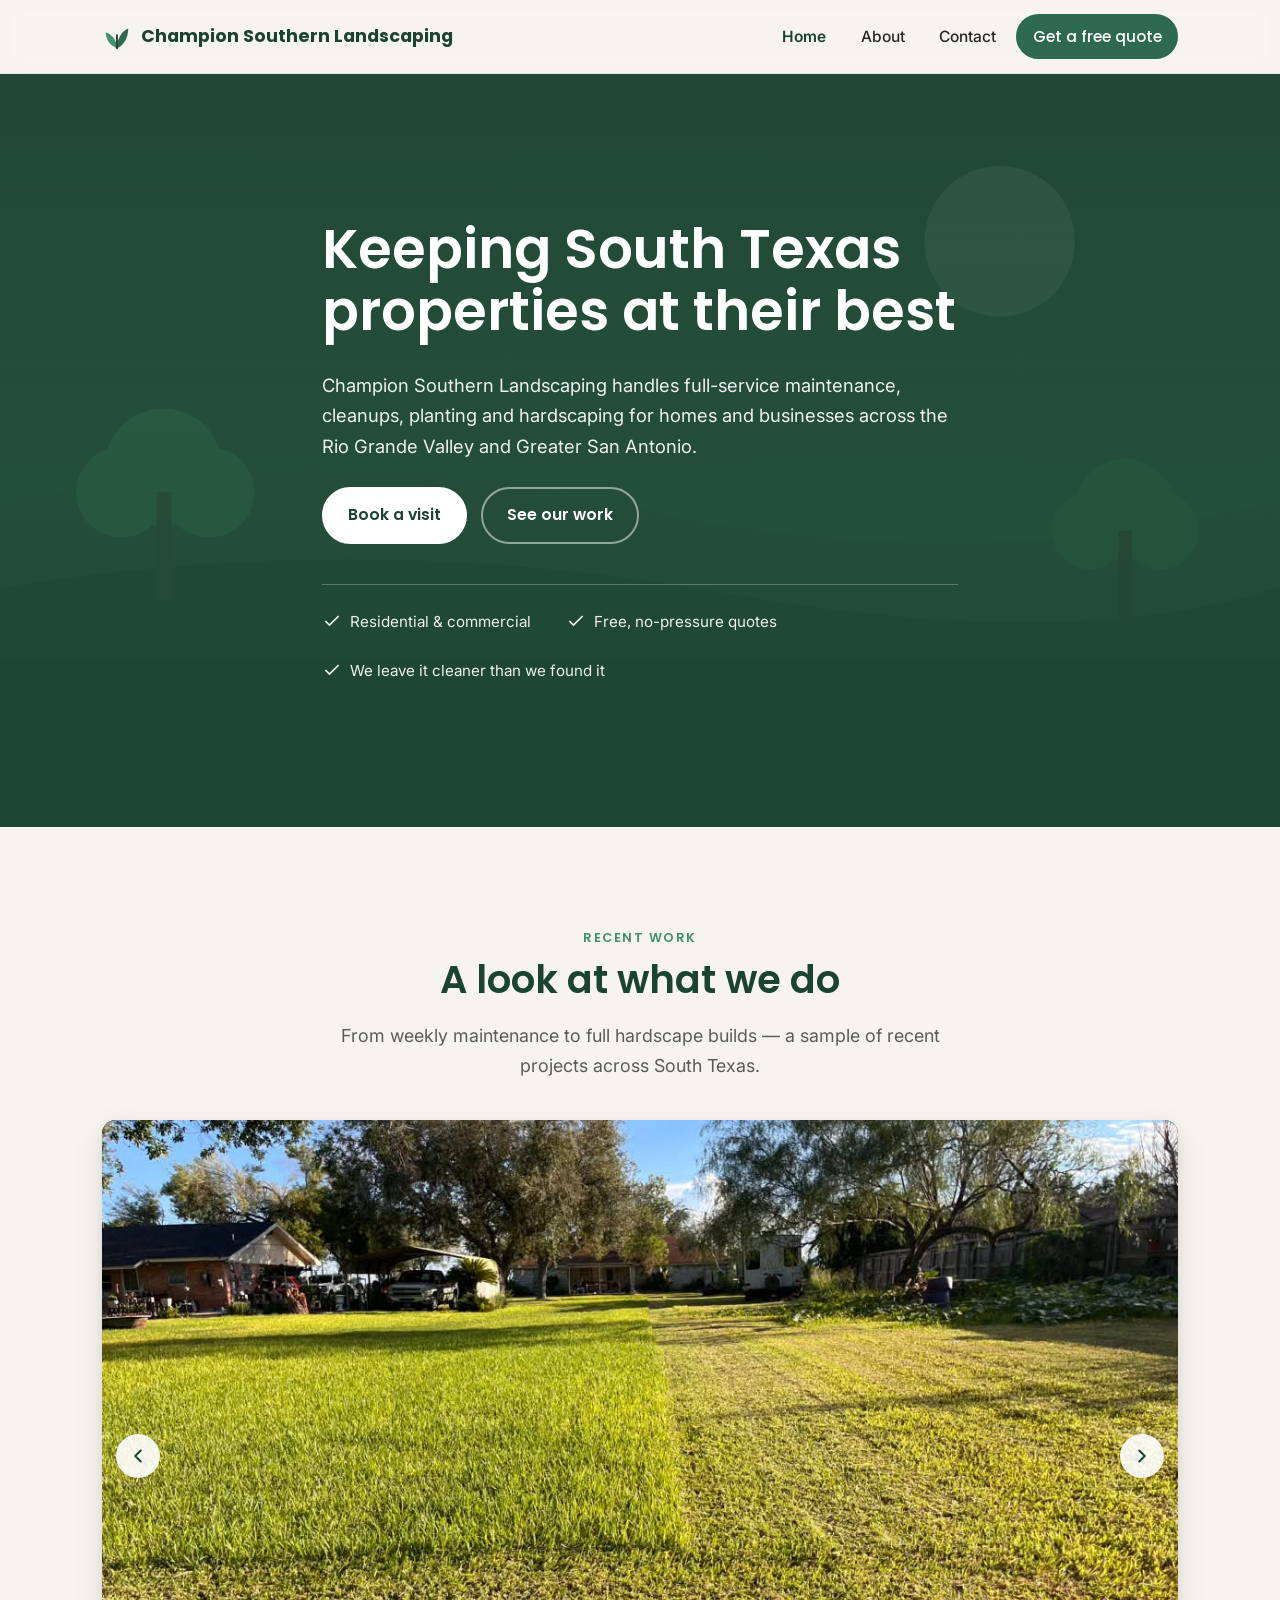
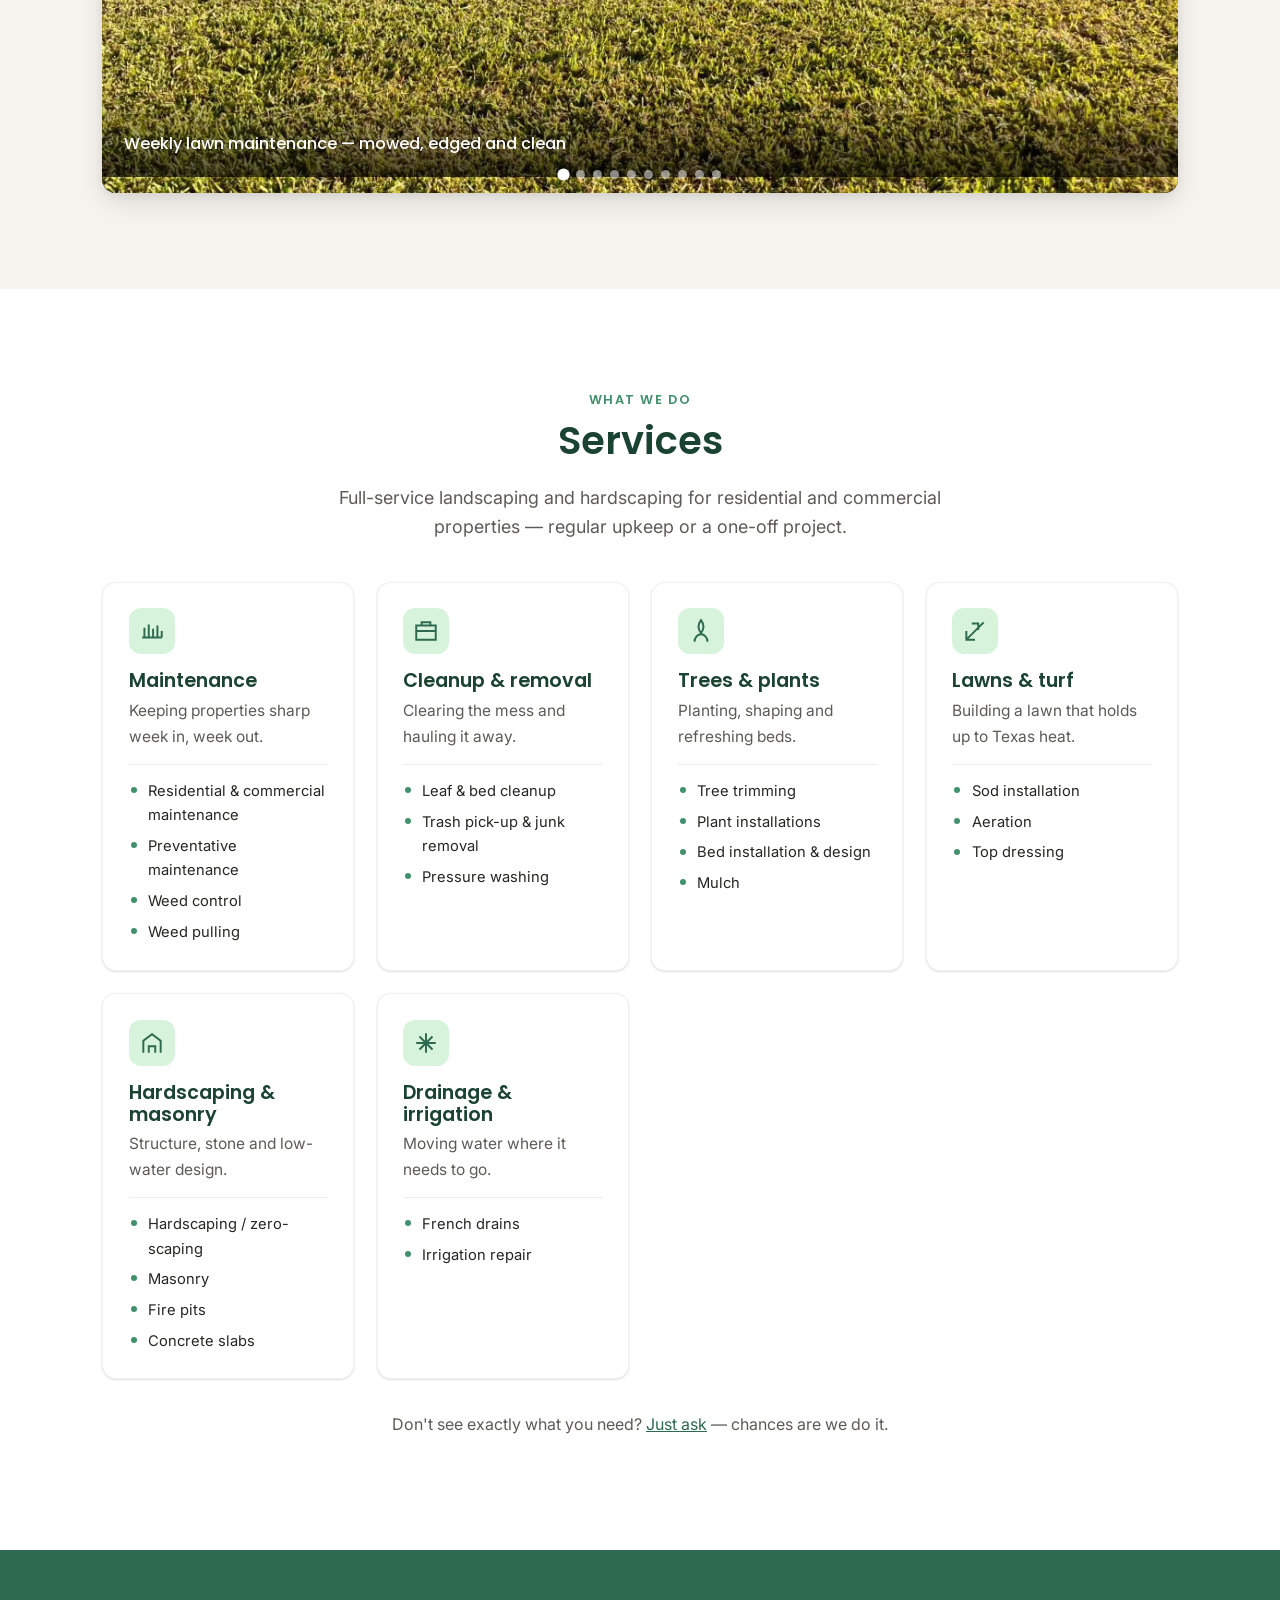
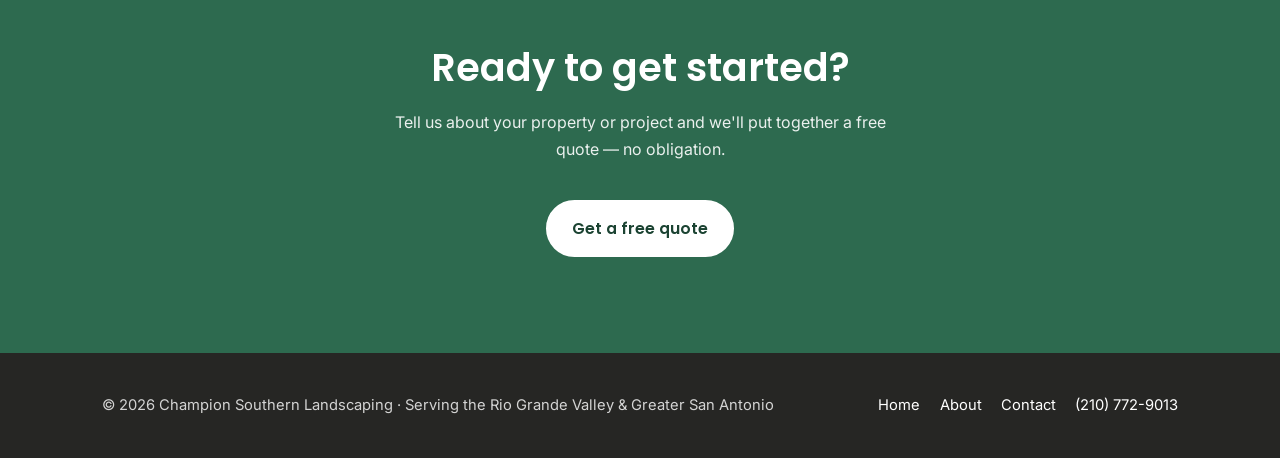
==== index.html @ b932966b "Initial site: Champion Southern Landscaping Static three-page marketing site (home with work carouse" ====
<!DOCTYPE html>
<html lang="en">
<head>
  <meta charset="UTF-8" />
  <meta name="viewport" content="width=device-width, initial-scale=1" />
  <title>Champion Southern Landscaping — Maintenance, cleanups &amp; hardscaping in South Texas</title>
  <meta name="description" content="Champion Southern Landscaping provides full-service landscape maintenance, cleanups, planting, hardscaping and irrigation for homes and businesses across the Rio Grande Valley and Greater San Antonio. Free quotes." />

  <link rel="icon" href="images/favicon.svg" type="image/svg+xml" />
  <link rel="preconnect" href="https://fonts.googleapis.com" />
  <link rel="preconnect" href="https://fonts.gstatic.com" crossorigin />
  <link href="https://fonts.googleapis.com/css2?family=Inter:wght@400;500;600&family=Poppins:wght@500;600;700&display=swap" rel="stylesheet" />
  <link rel="stylesheet" href="css/style.css?v=5" />
</head>
<body>
  <a class="skip-link" href="#main">Skip to content</a>

  <!-- ============ HEADER ============ -->
  <header class="site-header">
    <div class="container nav">
      <a class="brand" href="index.html">
        <svg viewBox="0 0 32 32" fill="none" aria-hidden="true">
          <path d="M16 29C16 20 10 14 4 12c0 9 6 15 12 17Z" fill="#40916c"/>
          <path d="M16 29c0-11 6-19 12-21 0 11-6 19-12 21Z" fill="#2d6a4f"/>
          <path d="M16 29V15" stroke="#1b4332" stroke-width="2" stroke-linecap="round"/>
        </svg>
        Champion Southern Landscaping
      </a>

      <button class="nav__toggle" aria-label="Open menu" aria-expanded="false" aria-controls="nav-links">
        <svg viewBox="0 0 24 24" fill="none" stroke="currentColor" stroke-width="2" stroke-linecap="round">
          <path d="M4 7h16M4 12h16M4 17h16"/>
        </svg>
      </button>

      <ul class="nav__links" id="nav-links">
        <li><a href="index.html" class="is-active">Home</a></li>
        <li><a href="about.html">About</a></li>
        <li><a href="contact.html">Contact</a></li>
        <li><a href="contact.html" class="btn">Get a free quote</a></li>
      </ul>
    </div>
  </header>

  <main id="main">
    <!-- ============ HERO ============ -->
    <section class="hero">
      <img class="hero__bg" src="images/hero.svg" alt="" />
      <div class="container hero__inner">
        <h1>Keeping South Texas properties at their best</h1>
        <p>Champion Southern Landscaping handles full-service maintenance, cleanups, planting and hardscaping for homes and businesses across the Rio Grande Valley and Greater San Antonio.</p>
        <div class="hero__actions">
          <a href="contact.html" class="btn btn--light">Book a visit</a>
          <a href="#work" class="btn btn--ghost" style="color:#fff;border-color:rgba(255,255,255,.5)">See our work</a>
        </div>
        <div class="hero__strip">
          <span>
            <svg viewBox="0 0 24 24" fill="none" stroke="currentColor" stroke-width="2"><path d="M20 6 9 17l-5-5"/></svg>
            Residential &amp; commercial
          </span>
          <span>
            <svg viewBox="0 0 24 24" fill="none" stroke="currentColor" stroke-width="2"><path d="M20 6 9 17l-5-5"/></svg>
            Free, no-pressure quotes
          </span>
          <span>
            <svg viewBox="0 0 24 24" fill="none" stroke="currentColor" stroke-width="2"><path d="M20 6 9 17l-5-5"/></svg>
            We leave it cleaner than we found it
          </span>
        </div>
      </div>
    </section>

    <!-- ============ WORK CAROUSEL ============ -->
    <section class="section" id="work">
      <div class="container">
        <div class="section__head center">
          <span class="eyebrow">Recent work</span>
          <h2>A look at what we do</h2>
          <p class="lead">From weekly maintenance to full hardscape builds — a sample of recent projects across South Texas.</p>
        </div>

        <div class="carousel" data-carousel data-interval="5000" aria-roledescription="carousel" aria-label="Photos of recent landscaping work">
          <div class="carousel__track" data-carousel-track>
            <div class="carousel__slide" role="group" aria-roledescription="slide" aria-label="1 of 10">
              <img src="images/ls1.jpeg" alt="A large residential lawn freshly mown with clean mow lines." decoding="async" width="1179" height="884" />
              <p class="carousel__caption">Weekly lawn maintenance — mowed, edged and clean</p>
            </div>
            <div class="carousel__slide" role="group" aria-roledescription="slide" aria-label="2 of 10">
              <img data-src="images/ls2.jpeg" alt="A newly planted flower bed with fresh soil and a low border." decoding="async" width="1024" height="768" />
              <p class="carousel__caption">New planting bed with fresh soil and border</p>
            </div>
            <div class="carousel__slide" role="group" aria-roledescription="slide" aria-label="3 of 10">
              <img data-src="images/ls3.jpeg" alt="A mulched bed with a purple ground-cover border and natural stone edging." decoding="async" width="1024" height="768" />
              <p class="carousel__caption">Bed design with mulch and natural stone edging</p>
            </div>
            <div class="carousel__slide" role="group" aria-roledescription="slide" aria-label="4 of 10">
              <img data-src="images/ls4.jpeg" alt="Young shrubs in fresh mulch with a drought-tolerant purple border." decoding="async" width="1024" height="768" />
              <p class="carousel__caption">Fresh mulch and drought-tolerant border planting</p>
            </div>
            <div class="carousel__slide" role="group" aria-roledescription="slide" aria-label="5 of 10">
              <img data-src="images/ls5.jpeg" alt="A cleared and replanted border running alongside a driveway." decoding="async" width="1024" height="768" />
              <p class="carousel__caption">Driveway border — cleared, planted and mulched</p>
            </div>
            <div class="carousel__slide" role="group" aria-roledescription="slide" aria-label="6 of 10">
              <img data-src="images/ls6.jpeg" alt="A rock bed with yucca plants along a house foundation." decoding="async" width="1024" height="768" />
              <p class="carousel__caption">Zero-scaping with yucca and decorative rock</p>
            </div>
            <div class="carousel__slide" role="group" aria-roledescription="slide" aria-label="7 of 10">
              <img data-src="images/ls7.jpeg" alt="A full front-yard flower bed with a flagstone stepping-stone path." decoding="async" width="1024" height="768" />
              <p class="carousel__caption">Full flower-bed design with a flagstone path</p>
            </div>
            <div class="carousel__slide" role="group" aria-roledescription="slide" aria-label="8 of 10">
              <img data-src="images/ls8.jpeg" alt="A low-water rock bed with yuccas running along a walkway." decoding="async" width="1024" height="768" />
              <p class="carousel__caption">Low-water rock bed along the walkway</p>
            </div>
            <div class="carousel__slide" role="group" aria-roledescription="slide" aria-label="9 of 10">
              <img data-src="images/ls9.jpeg" alt="An established front bed in full bloom with a flagstone path and steel edging." decoding="async" width="1024" height="768" />
              <p class="carousel__caption">Established front bed in full seasonal color</p>
            </div>
            <div class="carousel__slide" role="group" aria-roledescription="slide" aria-label="10 of 10">
              <img data-src="images/ls10.jpeg" alt="A refreshed front yard with a mulched color bed, sago palm and mown lawn." decoding="async" width="1024" height="768" />
              <p class="carousel__caption">Front-yard refresh — mulch bed, color and lawn</p>
            </div>
          </div>

          <button class="carousel__btn carousel__btn--prev" data-carousel-prev aria-label="Previous slide">
            <svg viewBox="0 0 24 24" fill="none" stroke="currentColor" stroke-width="2.2" stroke-linecap="round" stroke-linejoin="round"><path d="m15 18-6-6 6-6"/></svg>
          </button>
          <button class="carousel__btn carousel__btn--next" data-carousel-next aria-label="Next slide">
            <svg viewBox="0 0 24 24" fill="none" stroke="currentColor" stroke-width="2.2" stroke-linecap="round" stroke-linejoin="round"><path d="m9 18 6-6-6-6"/></svg>
          </button>
          <div class="carousel__dots" data-carousel-dots></div>
        </div>
      </div>
    </section>

    <!-- ============ SERVICES ============ -->
    <section class="section section--tint">
      <div class="container">
        <div class="section__head center">
          <span class="eyebrow">What we do</span>
          <h2>Services</h2>
          <p class="lead">Full-service landscaping and hardscaping for residential and commercial properties — regular upkeep or a one-off project.</p>
        </div>

        <div class="grid">
          <article class="card">
            <div class="card__icon">
              <svg viewBox="0 0 24 24" fill="none" stroke="currentColor" stroke-width="1.8"><path d="M3 18h18M5 18V9m4 9V6m4 12V10m4 8V7m4 11v-6"/></svg>
            </div>
            <h3>Maintenance</h3>
            <p>Keeping properties sharp week in, week out.</p>
            <ul class="card__list">
              <li>Residential &amp; commercial maintenance</li>
              <li>Preventative maintenance</li>
              <li>Weed control</li>
              <li>Weed pulling</li>
            </ul>
          </article>

          <article class="card">
            <div class="card__icon">
              <svg viewBox="0 0 24 24" fill="none" stroke="currentColor" stroke-width="1.8"><path d="M3 7h18v13H3zM8 7V4h8v3M3 12h18"/></svg>
            </div>
            <h3>Cleanup &amp; removal</h3>
            <p>Clearing the mess and hauling it away.</p>
            <ul class="card__list">
              <li>Leaf &amp; bed cleanup</li>
              <li>Trash pick-up &amp; junk removal</li>
              <li>Pressure washing</li>
            </ul>
          </article>

          <article class="card">
            <div class="card__icon">
              <svg viewBox="0 0 24 24" fill="none" stroke="currentColor" stroke-width="1.8"><path d="M12 2c3 4 3 8 0 12-3-4-3-8 0-12ZM6 22c0-4 3-7 6-7s6 3 6 7"/></svg>
            </div>
            <h3>Trees &amp; plants</h3>
            <p>Planting, shaping and refreshing beds.</p>
            <ul class="card__list">
              <li>Tree trimming</li>
              <li>Plant installations</li>
              <li>Bed installation &amp; design</li>
              <li>Mulch</li>
            </ul>
          </article>

          <article class="card">
            <div class="card__icon">
              <svg viewBox="0 0 24 24" fill="none" stroke="currentColor" stroke-width="1.8"><path d="M4 20 20 4M9 5h6v6M4 12v8h8"/></svg>
            </div>
            <h3>Lawns &amp; turf</h3>
            <p>Building a lawn that holds up to Texas heat.</p>
            <ul class="card__list">
              <li>Sod installation</li>
              <li>Aeration</li>
              <li>Top dressing</li>
            </ul>
          </article>

          <article class="card">
            <div class="card__icon">
              <svg viewBox="0 0 24 24" fill="none" stroke="currentColor" stroke-width="1.8"><path d="M4 21V10l8-6 8 6v11M9 21v-6h6v6"/></svg>
            </div>
            <h3>Hardscaping &amp; masonry</h3>
            <p>Structure, stone and low-water design.</p>
            <ul class="card__list">
              <li>Hardscaping / zero-scaping</li>
              <li>Masonry</li>
              <li>Fire pits</li>
              <li>Concrete slabs</li>
            </ul>
          </article>

          <article class="card">
            <div class="card__icon">
              <svg viewBox="0 0 24 24" fill="none" stroke="currentColor" stroke-width="1.8"><path d="M12 3v18M3 12h18M6 6l12 12M18 6 6 18"/></svg>
            </div>
            <h3>Drainage &amp; irrigation</h3>
            <p>Moving water where it needs to go.</p>
            <ul class="card__list">
              <li>French drains</li>
              <li>Irrigation repair</li>
            </ul>
          </article>
        </div>

        <p class="text-center" style="margin-top:2rem;color:var(--muted)">
          Don't see exactly what you need? <a href="contact.html">Just ask</a> — chances are we do it.
        </p>
      </div>
    </section>

    <!-- ============ CTA ============ -->
    <section class="section cta-band">
      <div class="container">
        <h2>Ready to get started?</h2>
        <p>Tell us about your property or project and we'll put together a free quote — no obligation.</p>
        <a href="contact.html" class="btn btn--light">Get a free quote</a>
      </div>
    </section>
  </main>

  <!-- ============ FOOTER ============ -->
  <footer class="site-footer">
    <div class="container">
      <div>© <span data-year>2026</span> Champion Southern Landscaping · Serving the Rio Grande Valley &amp; Greater San Antonio</div>
      <nav class="site-footer__links">
        <a href="index.html">Home</a>
        <a href="about.html">About</a>
        <a href="contact.html">Contact</a>
        <a href="tel:+12107729013">(210) 772-9013</a>
      </nav>
    </div>
  </footer>

  <script src="js/main.js?v=6"></script>
</body>
</html>
---- css/style.css ----
/* ==========================================================================
   Dan's Landscaping — site styles
   Plain CSS, no framework. Edit the tokens below to rebrand quickly.
   ========================================================================== */

:root {
  /* Brand palette */
  --green-900: #1b4332;
  --green-700: #2d6a4f;
  --green-500: #40916c;
  --green-300: #74c69d;
  --green-100: #d8f3dc;

  --cream: #f7f4ef;
  --sand: #ece4d4;
  --charcoal: #262624;
  --muted: #5c5b57;
  --white: #ffffff;

  --shadow-sm: 0 1px 3px rgba(0, 0, 0, .08), 0 1px 2px rgba(0, 0, 0, .06);
  --shadow-md: 0 10px 30px rgba(0, 0, 0, .10), 0 4px 8px rgba(0, 0, 0, .06);

  --radius: 14px;
  --radius-sm: 9px;
  --maxw: 1120px;

  --font-head: "Poppins", system-ui, -apple-system, "Segoe UI", Roboto, sans-serif;
  --font-body: "Inter", system-ui, -apple-system, "Segoe UI", Roboto, sans-serif;
}

/* ---------- Reset-ish ---------- */
*,
*::before,
*::after { box-sizing: border-box; }

html { scroll-behavior: smooth; }

body {
  margin: 0;
  font-family: var(--font-body);
  color: var(--charcoal);
  background: var(--cream);
  line-height: 1.65;
  -webkit-font-smoothing: antialiased;
}

img { max-width: 100%; display: block; }

h1, h2, h3 {
  font-family: var(--font-head);
  line-height: 1.15;
  margin: 0 0 .5em;
  color: var(--green-900);
  font-weight: 600;
}

h1 { font-size: clamp(2.1rem, 5vw, 3.4rem); }
h2 { font-size: clamp(1.7rem, 3.5vw, 2.4rem); }
h3 { font-size: 1.2rem; }

p { margin: 0 0 1rem; }

a { color: var(--green-700); }

.container {
  width: 100%;
  max-width: var(--maxw);
  margin-inline: auto;
  padding-inline: 22px;
}

.section {
  padding-block: clamp(3rem, 8vw, 6rem);
}

.section--tint { background: var(--white); }

.section__head {
  max-width: 640px;
  margin-bottom: 2.5rem;
}

.section__head.center {
  margin-inline: auto;
  text-align: center;
}

.eyebrow {
  display: inline-block;
  font-family: var(--font-head);
  font-weight: 600;
  font-size: .8rem;
  letter-spacing: .12em;
  text-transform: uppercase;
  color: var(--green-500);
  margin-bottom: .6rem;
}

.lead { font-size: 1.12rem; color: var(--muted); }

/* ---------- Buttons ---------- */
.btn {
  --btn-bg: var(--green-700);
  --btn-fg: #fff;
  display: inline-flex;
  align-items: center;
  gap: .5rem;
  padding: .85rem 1.5rem;
  border-radius: 999px;
  background: var(--btn-bg);
  color: var(--btn-fg);
  font-family: var(--font-head);
  font-weight: 600;
  font-size: .98rem;
  text-decoration: none;
  border: 2px solid var(--btn-bg);
  cursor: pointer;
  white-space: nowrap;
  transition: transform .15s ease, box-shadow .2s ease, background .2s ease;
}

.btn:hover { transform: translateY(-2px); box-shadow: var(--shadow-md); background: var(--green-900); border-color: var(--green-900); }
.btn:focus-visible { outline: 3px solid var(--green-300); outline-offset: 3px; }

.btn--ghost {
  --btn-bg: transparent;
  --btn-fg: var(--green-900);
  border-color: var(--green-300);
}
.btn--ghost:hover { background: var(--green-100); border-color: var(--green-300); color: var(--green-900); }

.btn--light {
  --btn-bg: #fff;
  --btn-fg: var(--green-900);
  border-color: #fff;
}
.btn--light:hover { background: var(--cream); border-color: var(--cream); color: var(--green-900); }

/* ---------- Header / nav ---------- */
.site-header {
  position: sticky;
  top: 0;
  z-index: 50;
  background: rgba(247, 244, 239, .88);
  backdrop-filter: blur(10px);
  border-bottom: 1px solid rgba(0, 0, 0, .06);
}

.nav {
  display: flex;
  align-items: center;
  justify-content: space-between;
  padding-block: .85rem;
}

.brand {
  display: inline-flex;
  align-items: center;
  gap: .55rem;
  font-family: var(--font-head);
  font-weight: 700;
  font-size: 1rem;
  line-height: 1.15;
  color: var(--green-900);
  text-decoration: none;
}

.brand svg { width: 28px; height: 28px; flex: none; }

@media (min-width: 480px) { .brand { font-size: 1.1rem; } .brand svg { width: 30px; height: 30px; } }

.nav__links {
  display: flex;
  align-items: center;
  gap: .35rem;
  list-style: none;
  margin: 0;
  padding: 0;
}

.nav__links a {
  display: inline-block;
  padding: .5rem .9rem;
  border-radius: 999px;
  text-decoration: none;
  color: var(--charcoal);
  font-weight: 500;
  font-size: .97rem;
  transition: background .2s ease, color .2s ease;
}

.nav__links a:hover { background: var(--green-100); color: var(--green-900); }
.nav__links a.is-active { color: var(--green-900); font-weight: 600; }
.nav__links .btn { color: #fff; }
.nav__links .btn:hover { color: #fff; }

.nav__toggle {
  display: none;
  background: none;
  border: 0;
  padding: .4rem;
  cursor: pointer;
  color: var(--green-900);
}
.nav__toggle svg { width: 28px; height: 28px; }

@media (max-width: 880px) {
  .nav__toggle { display: inline-flex; }
  .nav__links {
    position: absolute;
    left: 0;
    right: 0;
    top: 100%;
    flex-direction: column;
    align-items: stretch;
    gap: .15rem;
    background: var(--cream);
    padding: .75rem 22px 1.25rem;
    border-bottom: 1px solid rgba(0, 0, 0, .08);
    box-shadow: var(--shadow-md);
    transform: translateY(-8px);
    opacity: 0;
    pointer-events: none;
    transition: opacity .18s ease, transform .18s ease;
  }
  .nav__links.is-open { opacity: 1; transform: translateY(0); pointer-events: auto; }
  .nav__links a { padding: .8rem .9rem; }
  .nav__links .btn { justify-content: center; margin-top: .4rem; }
}

/* ---------- Hero ---------- */
.hero {
  position: relative;
  color: #fff;
  isolation: isolate;
  overflow: hidden;
}

.hero__bg {
  position: absolute;
  inset: 0;
  z-index: -2;
  width: 100%;
  height: 100%;
  object-fit: cover;
}

.hero::after {
  content: "";
  position: absolute;
  inset: 0;
  z-index: -1;
  background: linear-gradient(180deg, rgba(27, 67, 50, .55), rgba(27, 67, 50, .78));
}

.hero__inner {
  padding-block: clamp(4.5rem, 14vw, 9rem);
  max-width: 680px;
}

.hero h1 { color: #fff; }
.hero p { color: rgba(255, 255, 255, .92); font-size: 1.15rem; }

.hero__actions {
  display: flex;
  flex-wrap: wrap;
  gap: .9rem;
  margin-top: 1.6rem;
}

.hero__strip {
  display: flex;
  flex-wrap: wrap;
  gap: 1.5rem 2.2rem;
  margin-top: 2.5rem;
  padding-top: 1.5rem;
  border-top: 1px solid rgba(255, 255, 255, .25);
  font-size: .95rem;
}
.hero__strip span { display: inline-flex; align-items: center; gap: .5rem; color: rgba(255,255,255,.92); }
.hero__strip svg { width: 20px; height: 20px; flex: none; }

/* Page hero (about / contact) — simpler band */
.page-hero {
  background: var(--green-900);
  color: #fff;
  padding-block: clamp(3rem, 9vw, 5rem);
}
.page-hero h1 { color: #fff; margin-bottom: .3rem; }
.page-hero p { color: rgba(255,255,255,.85); max-width: 560px; margin: 0; }

/* ---------- Carousel ---------- */
.carousel {
  position: relative;
  border-radius: var(--radius);
  overflow: hidden;
  box-shadow: var(--shadow-md);
  background: #000;
}

.carousel__track {
  display: flex;
  transition: transform .5s cubic-bezier(.4, .1, .1, 1);
}

.carousel__slide {
  position: relative;
  flex: 0 0 100%;
  aspect-ratio: 16 / 10;
  background: #111;
}

.carousel__slide img {
  width: 100%;
  height: 100%;
  object-fit: cover;
}

.carousel__caption {
  position: absolute;
  left: 0;
  right: 0;
  bottom: 0;
  padding: 2.5rem 1.4rem 1.2rem;
  background: linear-gradient(180deg, transparent, rgba(0, 0, 0, .68));
  color: #fff;
  font-family: var(--font-head);
  font-weight: 500;
  font-size: 1rem;
}

.carousel__btn {
  position: absolute;
  top: 50%;
  transform: translateY(-50%);
  z-index: 2;
  width: 44px;
  height: 44px;
  display: grid;
  place-items: center;
  border: 0;
  border-radius: 50%;
  background: rgba(255, 255, 255, .9);
  color: var(--green-900);
  cursor: pointer;
  box-shadow: var(--shadow-sm);
  transition: background .2s ease, transform .15s ease;
}
.carousel__btn:hover { background: #fff; transform: translateY(-50%) scale(1.06); }
.carousel__btn:focus-visible { outline: 3px solid var(--green-300); outline-offset: 2px; }
.carousel__btn svg { width: 22px; height: 22px; }
.carousel__btn--prev { left: 14px; }
.carousel__btn--next { right: 14px; }

.carousel__dots {
  position: absolute;
  left: 0;
  right: 0;
  bottom: 14px;
  z-index: 2;
  display: flex;
  justify-content: center;
  gap: .5rem;
}

.carousel__dot {
  width: 9px;
  height: 9px;
  border-radius: 50%;
  border: 0;
  padding: 0;
  background: rgba(255, 255, 255, .5);
  cursor: pointer;
  transition: background .2s ease, transform .2s ease;
}
.carousel__dot.is-active { background: #fff; transform: scale(1.35); }
.carousel__dot:focus-visible { outline: 2px solid #fff; outline-offset: 2px; }

/* ---------- Services grid ---------- */
.grid {
  display: grid;
  gap: 1.4rem;
  grid-template-columns: repeat(auto-fit, minmax(240px, 1fr));
}

.card {
  background: var(--white);
  border: 1px solid rgba(0, 0, 0, .06);
  border-radius: var(--radius);
  padding: 1.6rem;
  box-shadow: var(--shadow-sm);
  transition: transform .18s ease, box-shadow .2s ease;
}
.card:hover { transform: translateY(-4px); box-shadow: var(--shadow-md); }

.card__icon {
  width: 46px;
  height: 46px;
  display: grid;
  place-items: center;
  border-radius: 12px;
  background: var(--green-100);
  color: var(--green-700);
  margin-bottom: 1rem;
}
.card__icon svg { width: 26px; height: 26px; }
.card h3 { margin-bottom: .35rem; }
.card p { margin: 0; color: var(--muted); font-size: .97rem; }

.card__list {
  list-style: none;
  margin: .9rem 0 0;
  padding: .9rem 0 0;
  border-top: 1px solid rgba(0, 0, 0, .07);
  display: grid;
  gap: .4rem;
}
.card__list li {
  position: relative;
  padding-left: 1.2rem;
  font-size: .92rem;
  color: var(--charcoal);
}
.card__list li::before {
  content: "";
  position: absolute;
  left: 2px;
  top: .55em;
  width: 6px;
  height: 6px;
  border-radius: 50%;
  background: var(--green-500);
}

/* ---------- Split (about) ---------- */
.split {
  display: grid;
  gap: clamp(1.5rem, 5vw, 3.5rem);
  align-items: center;
  grid-template-columns: 1fr 1fr;
}
@media (max-width: 800px) { .split { grid-template-columns: 1fr; } }

.split--flip .split__media { order: 2; }
@media (max-width: 800px) { .split--flip .split__media { order: 0; } }

.split__media img {
  border-radius: var(--radius);
  box-shadow: var(--shadow-md);
  width: 100%;
  height: auto;
}

.stack > * + * { margin-top: 1.5rem; }

.pill-list {
  list-style: none;
  margin: 0;
  padding: 0;
  display: flex;
  flex-wrap: wrap;
  gap: .6rem;
}
.pill-list li {
  background: var(--green-100);
  color: var(--green-900);
  font-weight: 500;
  font-size: .9rem;
  padding: .4rem .9rem;
  border-radius: 999px;
}

.gallery {
  display: grid;
  gap: 1rem;
  grid-template-columns: repeat(auto-fit, minmax(200px, 1fr));
  margin-top: 2.5rem;
}
.gallery img {
  border-radius: var(--radius-sm);
  box-shadow: var(--shadow-sm);
  width: 100%;
  height: auto;
}

/* ---------- CTA band ---------- */
.cta-band {
  background: var(--green-700);
  color: #fff;
  text-align: center;
}
.cta-band h2 { color: #fff; }
.cta-band p { color: rgba(255, 255, 255, .9); max-width: 520px; margin-inline: auto; }
.cta-band .btn { margin-top: 1.4rem; }

/* ---------- Contact ---------- */
.contact-grid {
  display: grid;
  gap: clamp(1.5rem, 5vw, 3rem);
  grid-template-columns: 1.3fr 1fr;
  align-items: start;
}
@media (max-width: 860px) { .contact-grid { grid-template-columns: 1fr; } }

.form {
  background: var(--white);
  border: 1px solid rgba(0, 0, 0, .07);
  border-radius: var(--radius);
  padding: clamp(1.4rem, 4vw, 2.2rem);
  box-shadow: var(--shadow-sm);
}

.field { margin-bottom: 1.15rem; }
.field label {
  display: block;
  font-family: var(--font-head);
  font-weight: 500;
  font-size: .92rem;
  margin-bottom: .4rem;
  color: var(--green-900);
}
.field .req { color: #b23b2e; }

.field input,
.field select,
.field textarea {
  width: 100%;
  font: inherit;
  color: var(--charcoal);
  padding: .75rem .85rem;
  border: 1.5px solid #d7d2c6;
  border-radius: var(--radius-sm);
  background: var(--cream);
  transition: border-color .15s ease, box-shadow .15s ease;
}
.field textarea { resize: vertical; min-height: 130px; }

.field input:focus,
.field select:focus,
.field textarea:focus {
  outline: none;
  border-color: var(--green-500);
  box-shadow: 0 0 0 3px rgba(64, 145, 108, .18);
}

.field-row {
  display: grid;
  gap: 1.15rem;
  grid-template-columns: 1fr 1fr;
}
@media (max-width: 520px) { .field-row { grid-template-columns: 1fr; } }

.field.has-error input,
.field.has-error select,
.field.has-error textarea { border-color: #c0392b; background: #fdf3f2; }

.field__error {
  display: none;
  color: #b23b2e;
  font-size: .85rem;
  margin-top: .35rem;
}
.field.has-error .field__error { display: block; }

.form__note { font-size: .85rem; color: var(--muted); margin: .4rem 0 0; }

.form__status {
  display: none;
  margin-top: 1rem;
  padding: .9rem 1rem;
  border-radius: var(--radius-sm);
  background: var(--green-100);
  color: var(--green-900);
  font-weight: 500;
}
.form__status.is-visible { display: block; }

.info-card {
  background: var(--green-900);
  color: #fff;
  border-radius: var(--radius);
  padding: clamp(1.4rem, 4vw, 2.1rem);
}
.info-card h3 { color: #fff; }
.info-card a { color: var(--green-100); }
.info-list {
  list-style: none;
  margin: 1.2rem 0 0;
  padding: 0;
}
.info-list li {
  display: flex;
  gap: .8rem;
  align-items: flex-start;
  padding: .7rem 0;
  border-top: 1px solid rgba(255, 255, 255, .16);
  font-size: .96rem;
}
.info-list li:first-child { border-top: 0; }
.info-list svg { width: 20px; height: 20px; flex: none; margin-top: 3px; color: var(--green-300); }
.info-list strong { display: block; font-family: var(--font-head); font-weight: 500; }
.info-list span { color: rgba(255, 255, 255, .8); }

/* ---------- Footer ---------- */
.site-footer {
  background: var(--charcoal);
  color: rgba(255, 255, 255, .8);
  padding-block: 2.5rem;
  font-size: .92rem;
}
.site-footer .container {
  display: flex;
  flex-wrap: wrap;
  gap: 1rem 2rem;
  align-items: center;
  justify-content: space-between;
}
.site-footer a { color: #fff; text-decoration: none; }
.site-footer a:hover { text-decoration: underline; }
.site-footer__links { display: flex; gap: 1.2rem; }

/* ---------- Utilities ---------- */
.text-center { text-align: center; }
.mt-0 { margin-top: 0; }

.skip-link {
  position: absolute;
  left: -999px;
  top: 0;
  background: #fff;
  color: var(--green-900);
  padding: .7rem 1rem;
  border-radius: 0 0 8px 0;
  z-index: 100;
}
.skip-link:focus { left: 0; }

@media (prefers-reduced-motion: reduce) {
  html { scroll-behavior: auto; }
  .carousel__track { transition: none; }
  * { animation-duration: .001ms !important; transition-duration: .001ms !important; }
}
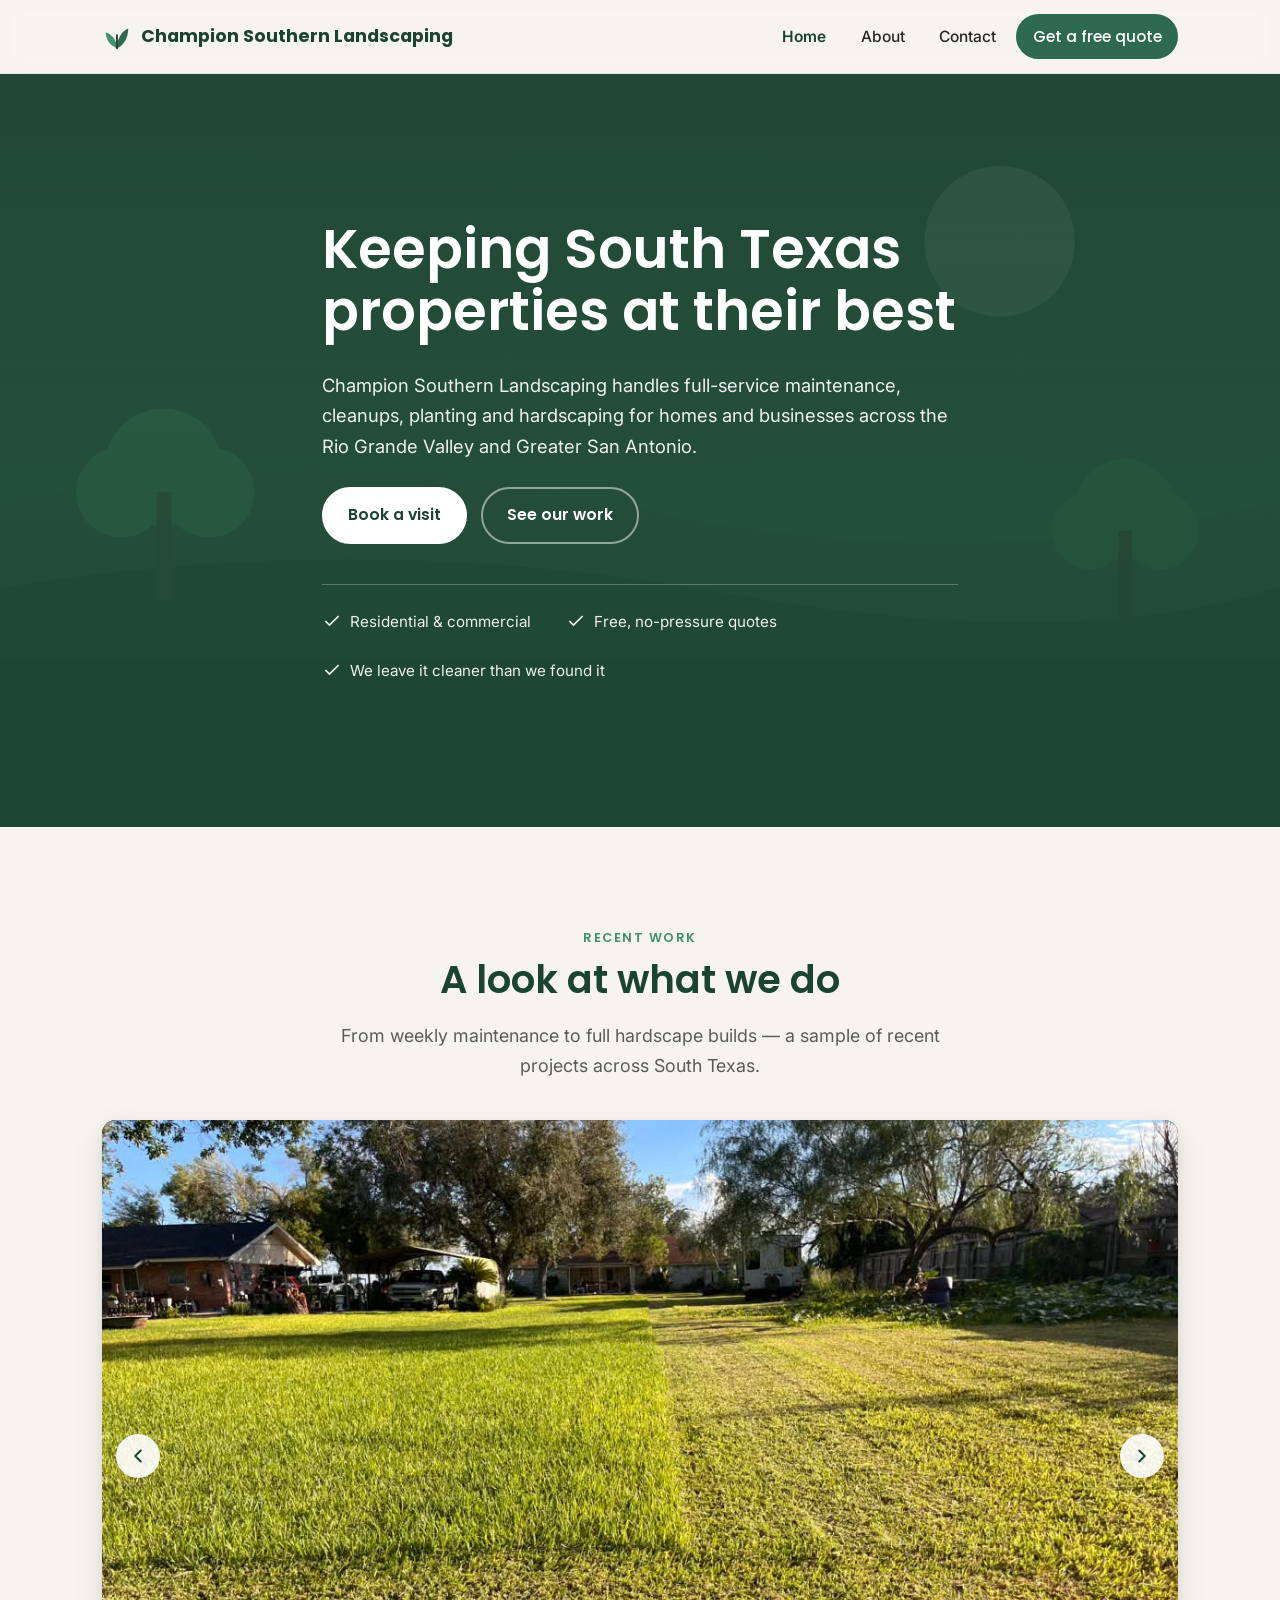
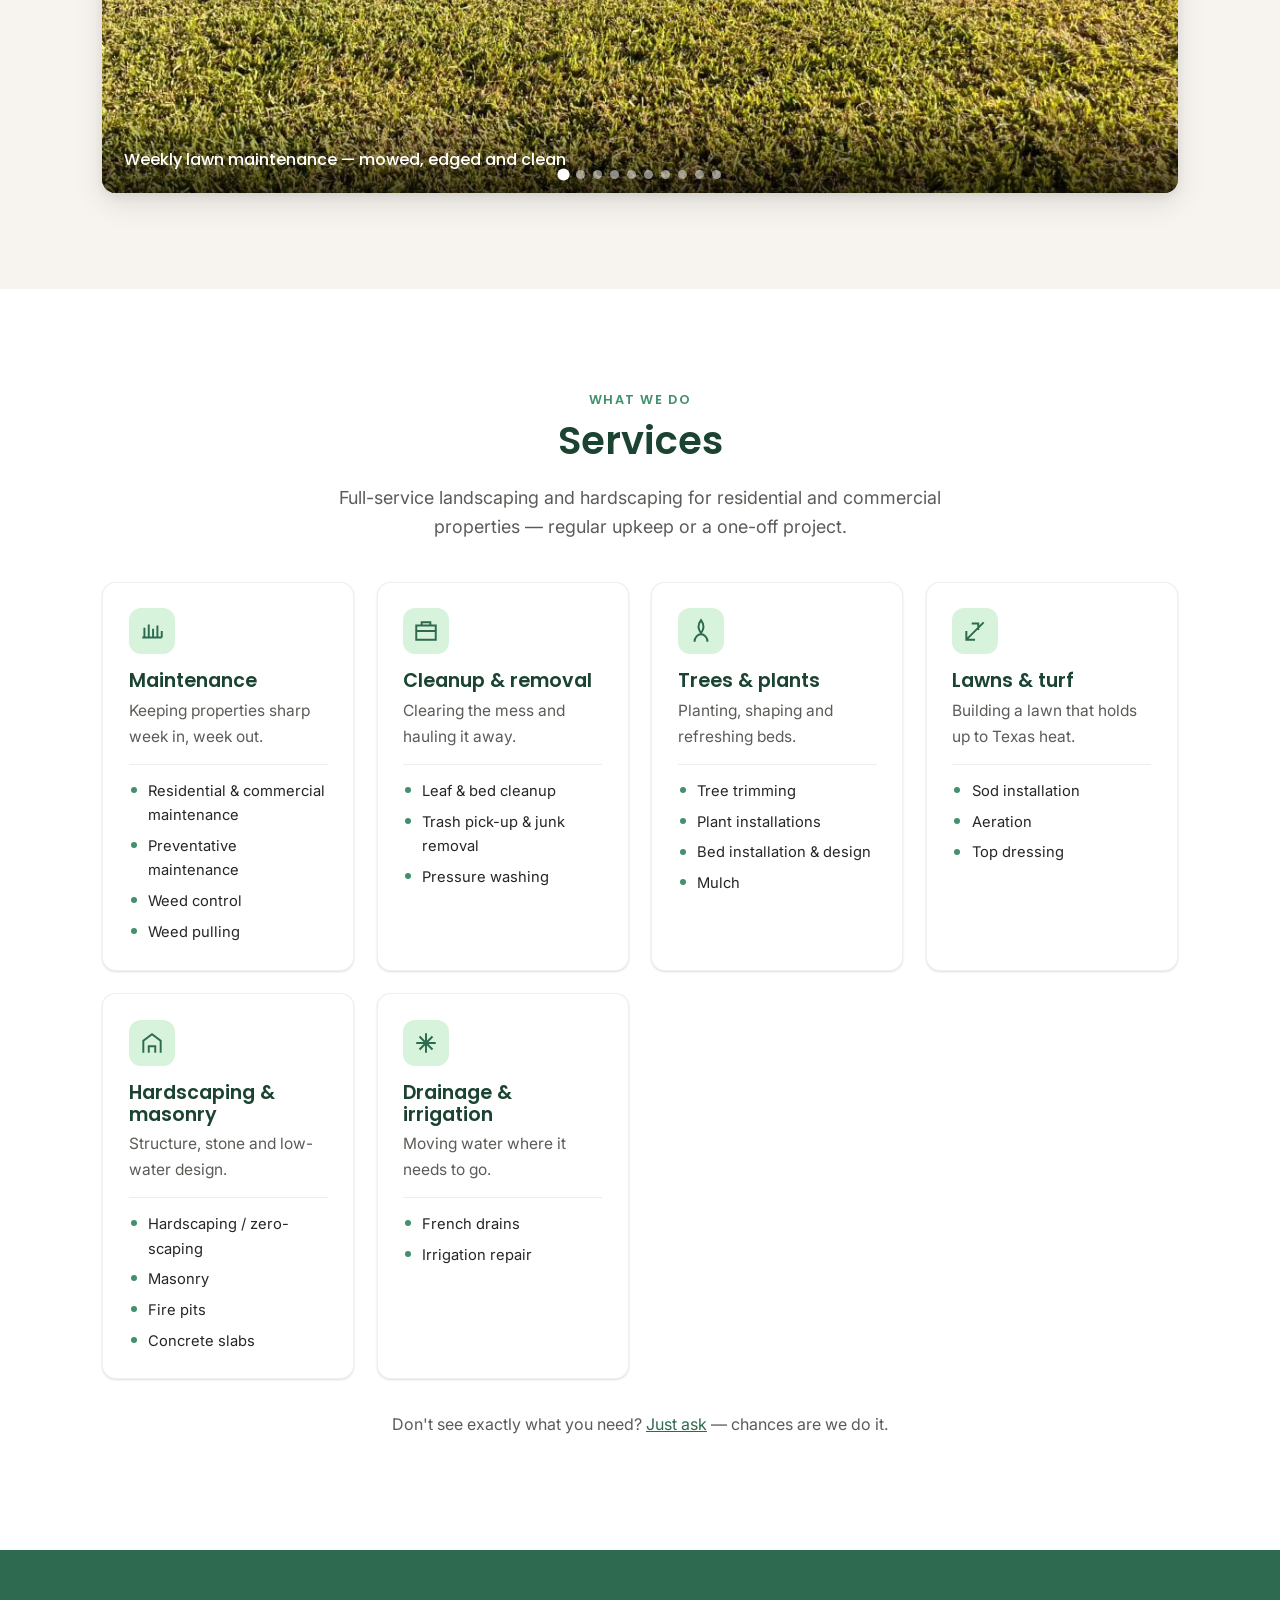
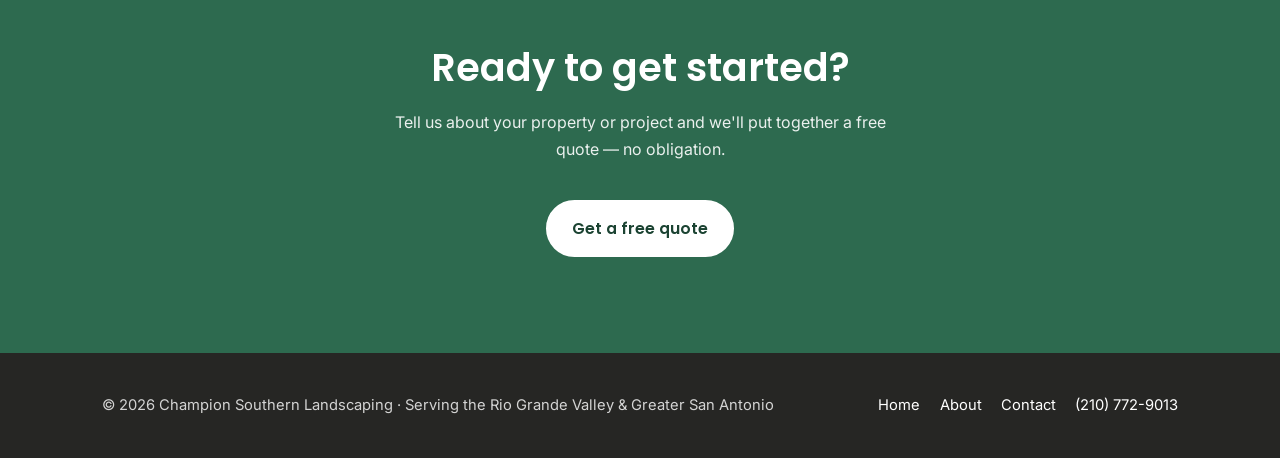
==== commit 895866d9: "Fix carousel caption gradient not reaching image bottom The caption <p> inherited margin-bottom:1rem" ====
--- a/index.html
+++ b/index.html
@@ -10,7 +10,7 @@
   <link rel="preconnect" href="https://fonts.googleapis.com" />
   <link rel="preconnect" href="https://fonts.gstatic.com" crossorigin />
   <link href="https://fonts.googleapis.com/css2?family=Inter:wght@400;500;600&family=Poppins:wght@500;600;700&display=swap" rel="stylesheet" />
-  <link rel="stylesheet" href="css/style.css?v=5" />
+  <link rel="stylesheet" href="css/style.css?v=6" />
 </head>
 <body>
   <a class="skip-link" href="#main">Skip to content</a>
--- a/css/style.css
+++ b/css/style.css
@@ -321,6 +321,7 @@
   left: 0;
   right: 0;
   bottom: 0;
+  margin: 0;
   padding: 2.5rem 1.4rem 1.2rem;
   background: linear-gradient(180deg, transparent, rgba(0, 0, 0, .68));
   color: #fff;
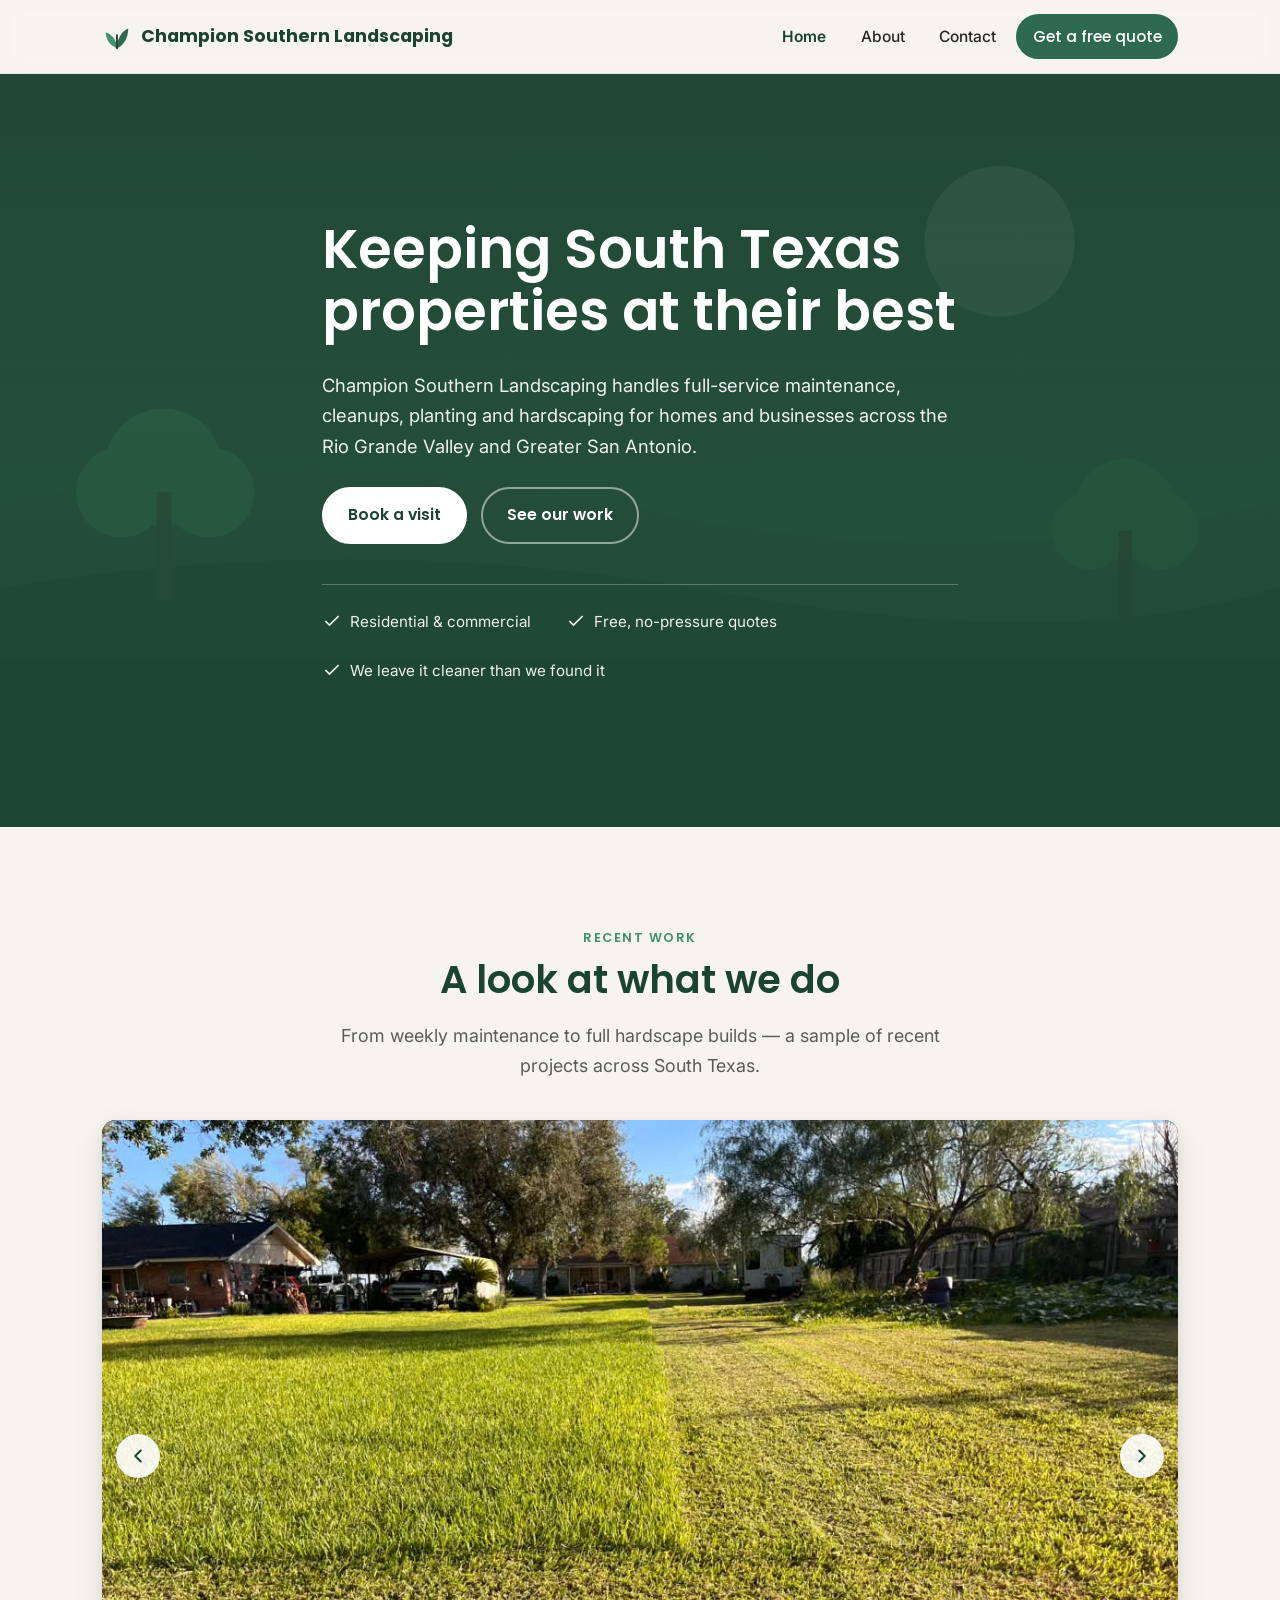
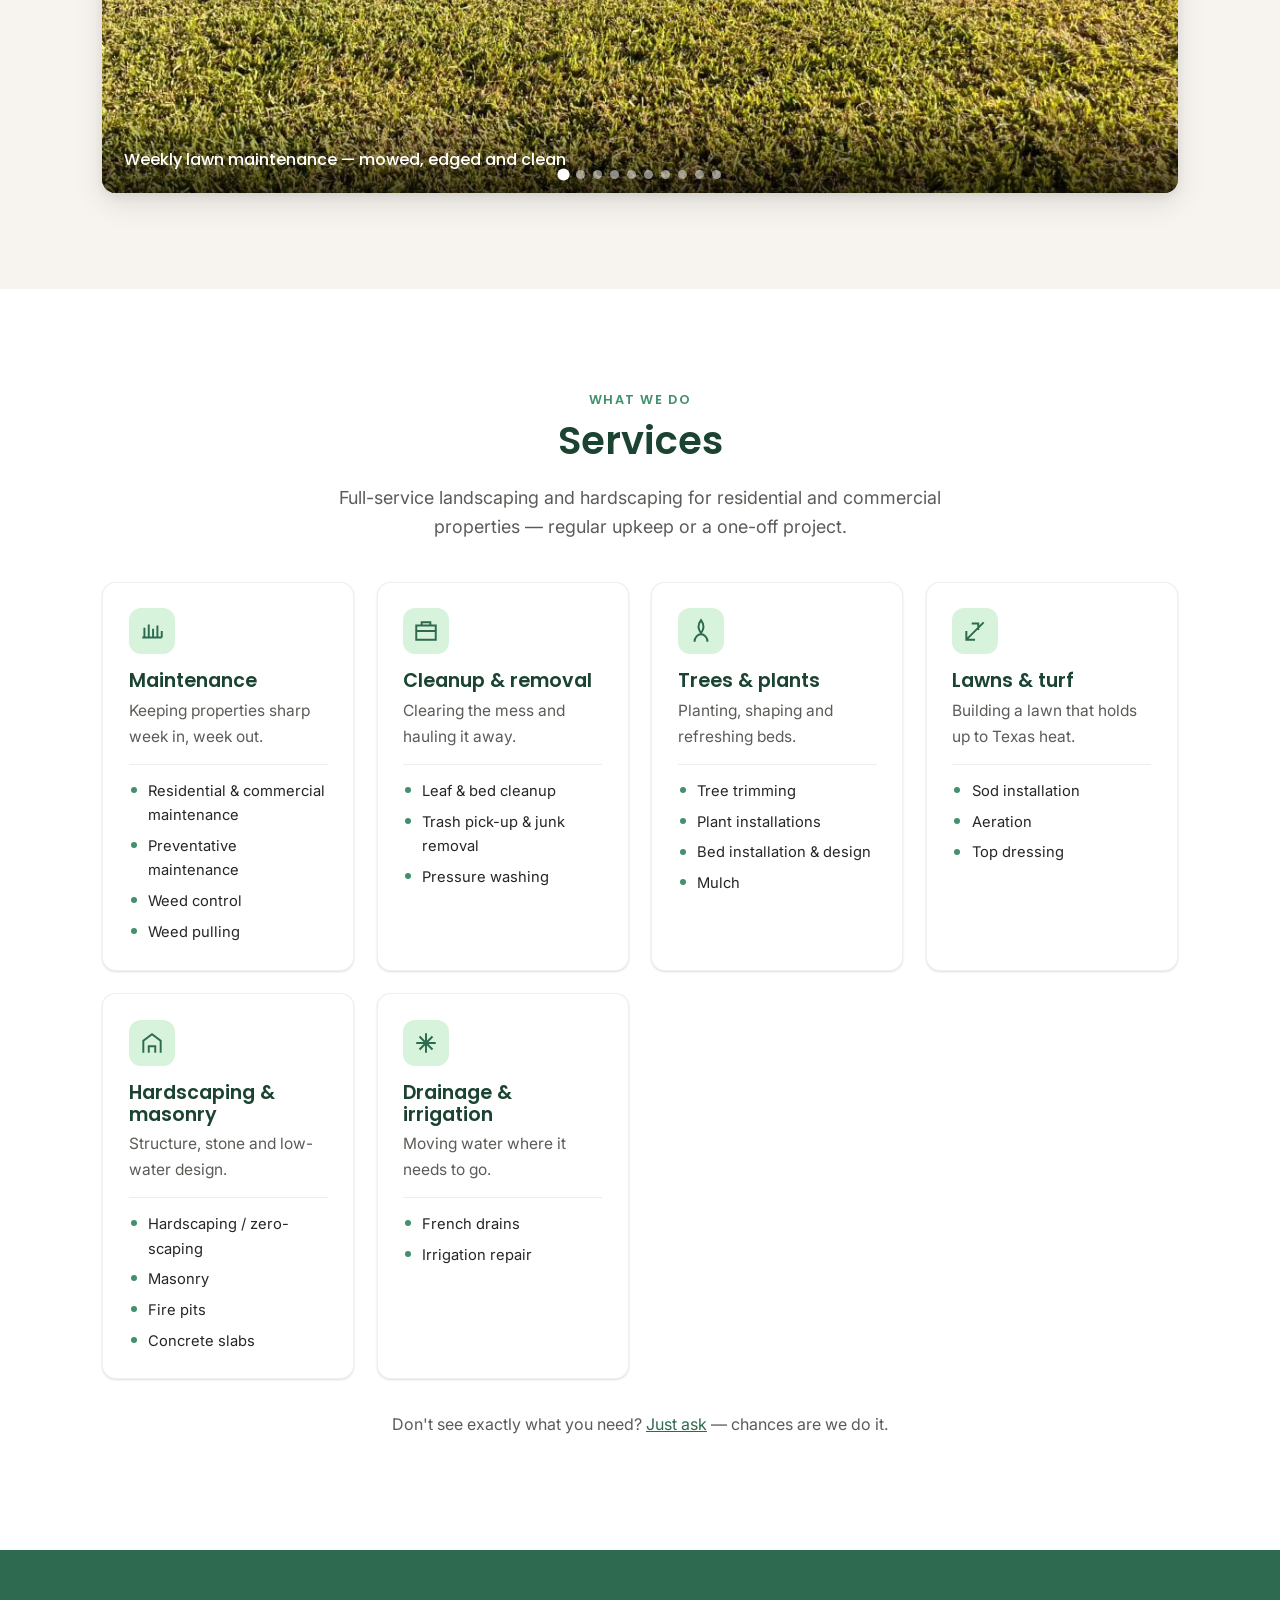
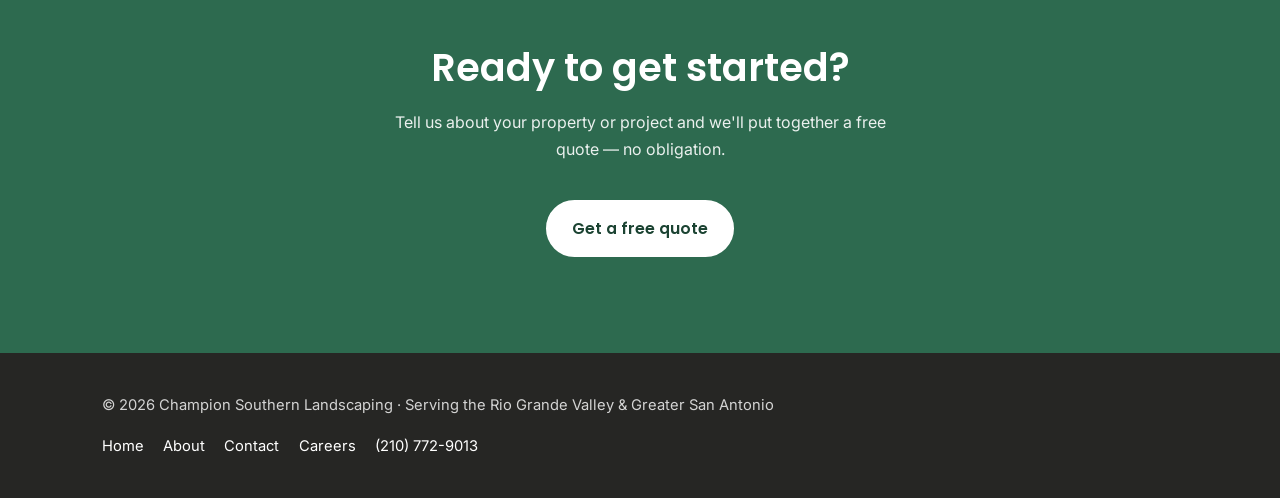
==== commit a7e32868: "Add Careers page with 3 openings, linked from every footer - careers.html: job-board layout (left li" ====
--- a/index.html
+++ b/index.html
@@ -10,7 +10,7 @@
   <link rel="preconnect" href="https://fonts.googleapis.com" />
   <link rel="preconnect" href="https://fonts.gstatic.com" crossorigin />
   <link href="https://fonts.googleapis.com/css2?family=Inter:wght@400;500;600&family=Poppins:wght@500;600;700&display=swap" rel="stylesheet" />
-  <link rel="stylesheet" href="css/style.css?v=6" />
+  <link rel="stylesheet" href="css/style.css?v=7" />
 </head>
 <body>
   <a class="skip-link" href="#main">Skip to content</a>
@@ -249,11 +249,12 @@
         <a href="index.html">Home</a>
         <a href="about.html">About</a>
         <a href="contact.html">Contact</a>
+        <a href="careers.html">Careers</a>
         <a href="tel:+12107729013">(210) 772-9013</a>
       </nav>
     </div>
   </footer>
 
-  <script src="js/main.js?v=6"></script>
+  <script src="js/main.js?v=7"></script>
 </body>
 </html>
--- a/css/style.css
+++ b/css/style.css
@@ -618,7 +618,121 @@
 }
 .site-footer a { color: #fff; text-decoration: none; }
 .site-footer a:hover { text-decoration: underline; }
-.site-footer__links { display: flex; gap: 1.2rem; }
+.site-footer__links { display: flex; flex-wrap: wrap; gap: .9rem 1.2rem; }
+
+/* ---------- Careers board ---------- */
+.careers {
+  display: grid;
+  grid-template-columns: 300px 1fr;
+  gap: clamp(1.5rem, 4vw, 2.5rem);
+  align-items: start;
+}
+@media (max-width: 820px) { .careers { grid-template-columns: 1fr; } }
+
+.careers__list {
+  display: flex;
+  flex-direction: column;
+  gap: .6rem;
+  position: sticky;
+  top: 88px;
+}
+@media (max-width: 820px) { .careers__list { position: static; } }
+
+.careers__count {
+  font-family: var(--font-head);
+  font-weight: 600;
+  font-size: .78rem;
+  letter-spacing: .08em;
+  text-transform: uppercase;
+  color: var(--green-500);
+  margin: 0 0 .3rem;
+}
+
+.careers__item {
+  display: block;
+  width: 100%;
+  text-align: left;
+  font: inherit;
+  color: inherit;
+  background: var(--white);
+  border: 1.5px solid rgba(0, 0, 0, .1);
+  border-radius: var(--radius-sm);
+  padding: 1rem 1.1rem;
+  cursor: pointer;
+  transition: border-color .15s ease, background .15s ease, box-shadow .2s ease;
+}
+.careers__item:hover { border-color: var(--green-300); }
+.careers__item:focus-visible { outline: 3px solid var(--green-300); outline-offset: 2px; }
+.careers__item.is-active {
+  border-color: var(--green-500);
+  background: var(--green-100);
+  box-shadow: var(--shadow-sm);
+}
+.careers__item h3 { font-size: 1rem; margin: 0 0 .2rem; color: var(--green-900); }
+.careers__item p { margin: 0; font-size: .85rem; color: var(--muted); }
+.careers__item .tag { font-size: .78rem; color: var(--green-700); font-weight: 500; }
+
+.careers__detail {
+  background: var(--white);
+  border: 1px solid rgba(0, 0, 0, .07);
+  border-radius: var(--radius);
+  padding: clamp(1.4rem, 4vw, 2.4rem);
+  box-shadow: var(--shadow-sm);
+  min-width: 0;
+}
+.careers__panel[hidden] { display: none; }
+.careers__panel + .careers__panel { margin-top: 2.5rem; }
+.careers__panel h2 { margin-bottom: .3rem; }
+.careers__panel h2:focus-visible { outline: none; }
+
+.careers__loc {
+  display: flex;
+  align-items: center;
+  gap: .4rem;
+  color: var(--muted);
+  font-size: .95rem;
+  margin: 0 0 1.3rem;
+}
+.careers__loc svg { width: 18px; height: 18px; flex: none; color: var(--green-500); }
+
+.careers__actions { display: flex; flex-wrap: wrap; gap: .7rem; }
+
+.careers__meta {
+  display: grid;
+  grid-template-columns: repeat(2, minmax(0, 1fr));
+  gap: 1.1rem 1.6rem;
+  margin: 1.7rem 0;
+  padding: 1.5rem 0;
+  border-top: 1px solid rgba(0, 0, 0, .09);
+  border-bottom: 1px solid rgba(0, 0, 0, .09);
+}
+@media (max-width: 480px) { .careers__meta { grid-template-columns: 1fr; } }
+.careers__meta > div { min-width: 0; }
+.careers__meta dt {
+  font-family: var(--font-head);
+  font-weight: 600;
+  font-size: .74rem;
+  letter-spacing: .05em;
+  text-transform: uppercase;
+  color: var(--green-500);
+  margin-bottom: .2rem;
+}
+.careers__meta dd { margin: 0; font-weight: 500; color: var(--charcoal); }
+
+.careers__body h3 {
+  font-size: 1.05rem;
+  margin: 1.7rem 0 .4rem;
+}
+.careers__body > p:first-child { margin-top: 0; }
+.careers__body ul { margin: .3rem 0 0; padding-left: 1.25rem; }
+.careers__body li { margin: .4rem 0; }
+
+.careers__cta {
+  margin-top: 2rem;
+  padding-top: 1.6rem;
+  border-top: 1px solid rgba(0, 0, 0, .09);
+}
+.careers__cta p { margin: 0 0 1rem; color: var(--muted); }
 
 /* ---------- Utilities ---------- */
 .text-center { text-align: center; }
